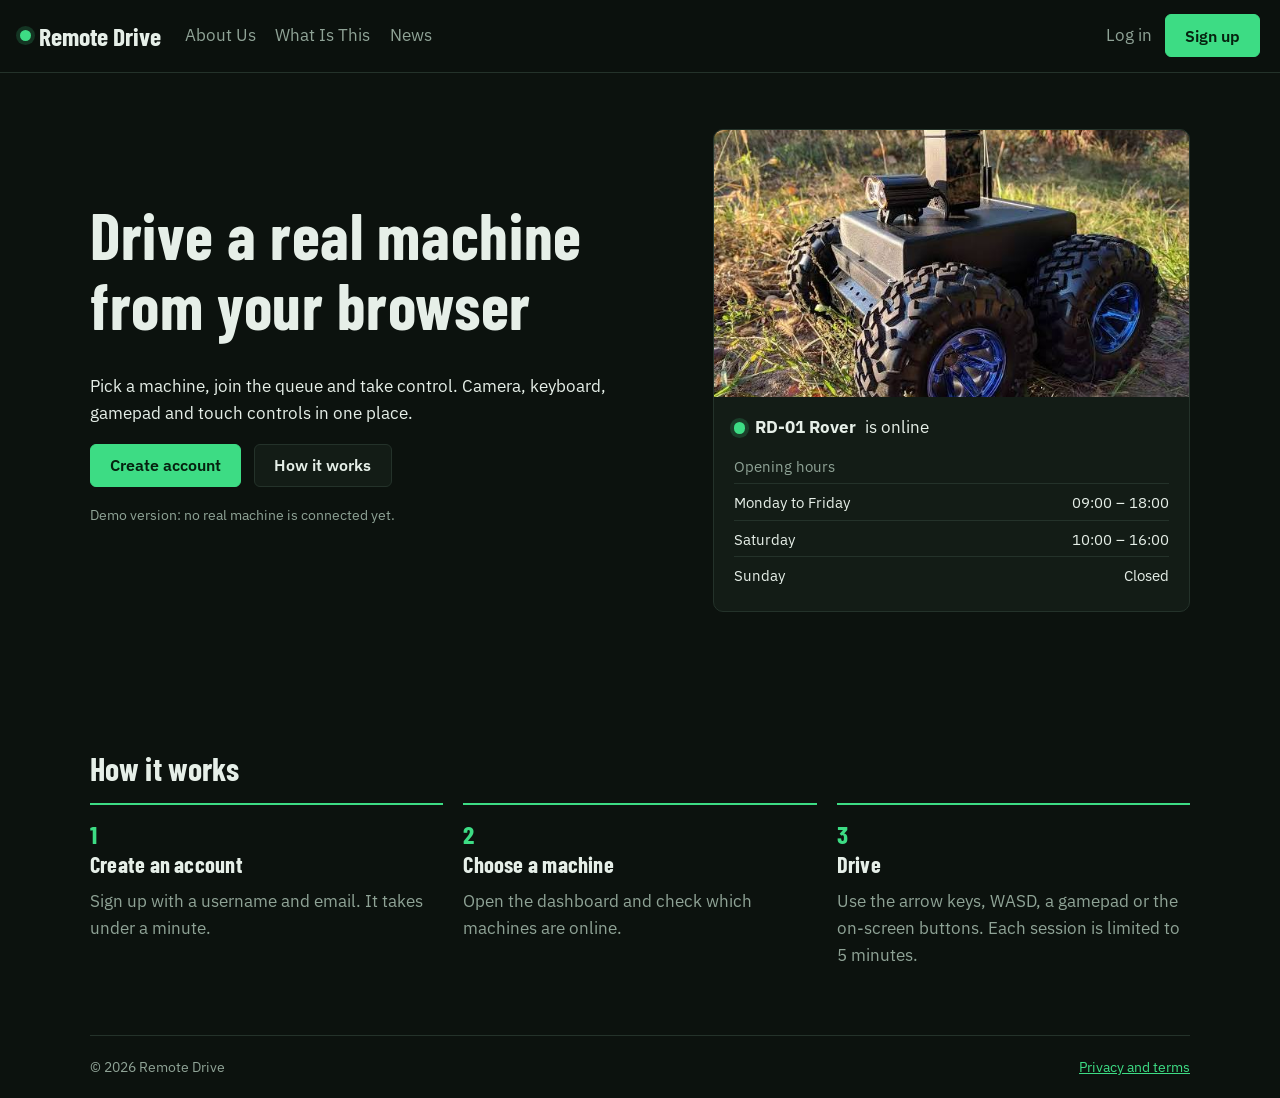
==== index.html @ a9510c02 "Create Remote Drive website" ====
<!DOCTYPE html>
<html lang="en">
<head>
<meta charset="UTF-8">
<meta name="viewport" content="width=device-width, initial-scale=1">
<title>Remote Drive</title>
<meta name="description" content="Drive a real machine from your browser. Demo version.">
<link rel="preconnect" href="https://fonts.googleapis.com">
<link rel="preconnect" href="https://fonts.gstatic.com" crossorigin>
<link href="https://fonts.googleapis.com/css2?family=Barlow+Condensed:wght@600;700&family=IBM+Plex+Sans:wght@400;500;600&display=swap" rel="stylesheet">
<link rel="stylesheet" href="styles.css">
<script src="app.js" defer></script>
</head>
<body>

<header class="top">
  <a class="brand" href="#home"><span class="dot"></span>Remote Drive</a>
  <nav class="links" aria-label="Main">
    <a href="#about">About Us</a>
    <a href="#what">What Is This</a>
    <a href="#news">News</a>
  </nav>
  <div class="auth" id="authNav"></div>
</header>

<main>

<!-- HOME -->
<section data-page="home">
  <div class="hero wrap">
    <div class="hero-text">
      <h1>Drive a real machine from your browser</h1>
      <p>Pick a machine, join the queue and take control. Camera, keyboard, gamepad and touch controls in one place.</p>
      <div class="row">
        <a class="btn primary" href="#register">Create account</a>
        <a class="btn" href="#how">How it works</a>
      </div>
      <p class="note">Demo version: no real machine is connected yet.</p>
    </div>
    <div class="panel status">
      <img src="rc-car.jpg" alt="RC car" style="display:block;width:100%;aspect-ratio:16/9;object-fit:cover" onerror="this.style.display='none';this.nextElementSibling.style.display='block'">
      <svg style="display:none" viewBox="0 0 320 170" role="img" aria-label="Four-wheel robot illustration">
        <rect x="0" y="0" width="320" height="170" fill="#0e1611"/>
        <path d="M0 140H320" stroke="#24322a" stroke-width="2"/>
        <rect x="70" y="80" width="180" height="40" rx="8" fill="#1d2b22" stroke="#3ddc84" stroke-width="2"/>
        <rect x="100" y="64" width="90" height="16" rx="4" fill="#16221a" stroke="#3ddc84" stroke-width="2"/>
        <rect x="205" y="56" width="26" height="24" rx="4" fill="#16221a" stroke="#3ddc84" stroke-width="2"/>
        <circle cx="218" cy="68" r="6" fill="#3ddc84"/>
        <circle cx="100" cy="128" r="20" fill="#0c120e" stroke="#8fa396" stroke-width="4"/>
        <circle cx="220" cy="128" r="20" fill="#0c120e" stroke="#8fa396" stroke-width="4"/>
        <circle cx="100" cy="128" r="6" fill="#8fa396"/>
        <circle cx="220" cy="128" r="6" fill="#8fa396"/>
      </svg>
      <div class="status-body">
        <div class="status-line"><span class="dot"></span><strong>RD-01 Rover</strong> is online</div>
        <table class="hours">
          <caption>Opening hours</caption>
          <tr><td>Monday to Friday</td><td>09:00 – 18:00</td></tr>
          <tr><td>Saturday</td><td>10:00 – 16:00</td></tr>
          <tr><td>Sunday</td><td>Closed</td></tr>
        </table>
      </div>
    </div>
  </div>

  <div class="wrap" id="how">
    <h2>How it works</h2>
    <ol class="steps">
      <li><h3>Create an account</h3><p>Sign up with a username and email. It takes under a minute.</p></li>
      <li><h3>Choose a machine</h3><p>Open the dashboard and check which machines are online.</p></li>
      <li><h3>Drive</h3><p>Use the arrow keys, WASD, a gamepad or the on-screen buttons. Each session is limited to 5 minutes.</p></li>
    </ol>
  </div>
</section>

<!-- ABOUT -->
<section data-page="about" class="wrap narrow">
  <h1>About Us</h1>
  <p>Remote Drive is a student project. The aim is to let anyone drive a small robot over the internet, safely and with a clear queue.</p>
  <p>This first version is the website only. The next stage is connecting an ESP32, a camera and a four-wheel robot.</p>
</section>

<!-- WHAT -->
<section data-page="what" class="wrap narrow">
  <h1>What Is This</h1>
  <p>You control a real machine from far away. You see through its camera and send driving commands with your keyboard, a gamepad or your phone.</p>
  <h2>Right now</h2>
  <p>The driving screen is a simulation. Nothing you press controls real hardware.</p>
  <h2>Later</h2>
  <p>A backend server will handle secure login, the queue, live video and the connection to the robot. Safety controls such as an emergency stop and an automatic timeout will be added first.</p>
</section>

<!-- NEWS -->
<section data-page="news" class="wrap narrow">
  <h1>News</h1>
  <article class="item"><time datetime="2026-11-09">9 November 2026</time><h3>Website started</h3><p>The first demo of Remote Drive is online.</p></article>
  <article class="item"><time datetime="2026-11-16">Planned</time><h3>Robot build</h3><p>Four-wheel chassis, ESP32 and camera.</p></article>
</section>

<!-- LOGIN -->
<section data-page="login" class="wrap form-page">
  <h1>Log in</h1>
  <form id="loginForm" novalidate>
    <label>Username or email<input name="uid" autocomplete="username" required></label>
    <label>Password<input name="pw" type="password" autocomplete="current-password" required></label>
    <p class="error" id="loginError" role="alert"></p>
    <button class="btn primary" type="submit">Log in</button>
  </form>
  <p class="note">Demo only: your password is not saved or checked. Never use a real password here.</p>
  <p>No account? <a href="#register">Create one</a></p>
</section>

<!-- REGISTER -->
<section data-page="register" class="wrap form-page">
  <h1>Create account</h1>
  <form id="regForm" novalidate>
    <label>Username<input name="user" autocomplete="username" required></label>
    <label>Email<input name="email" type="email" autocomplete="email" required></label>
    <label>Password<input name="pw" type="password" autocomplete="new-password" required></label>
    <p class="error" id="regError" role="alert"></p>
    <button class="btn primary" type="submit">Create account</button>
  </form>
  <p class="note">Demo only: accounts live in this browser. Your password is not saved. Never use a real password here.</p>
  <p>Have an account? <a href="#login">Log in</a></p>
</section>

<!-- DASHBOARD -->
<section data-page="dashboard" class="wrap">
  <h1 id="welcome">Welcome</h1>
  <h2>Machines</h2>
  <div class="panel machine">
    <div>
      <div class="status-line"><span class="dot"></span><strong>RD-01 Rover</strong> is online</div>
      <dl class="specs">
        <dt>Type</dt><dd>Four-wheel robot</dd>
        <dt>Controller</dt><dd>ESP32 (planned)</dd>
        <dt>Camera</dt><dd>Front, 480p (planned)</dd>
        <dt>Queue</dt><dd>0 waiting</dd>
      </dl>
    </div>
    <a class="btn primary" href="#drive">Drive</a>
  </div>
  <div class="panel machine off">
    <div>
      <div class="status-line"><span class="dot off"></span><strong>RD-02 Crawler</strong> is offline</div>
      <p class="note">Not built yet.</p>
    </div>
    <span class="btn disabled" aria-disabled="true">Unavailable</span>
  </div>
</section>

<!-- DRIVE -->
<section data-page="drive" class="wrap">
  <div class="drive-head">
    <h1>RD-01 Rover</h1>
    <div class="timer" aria-live="off">Time left <strong id="timer">5:00</strong></div>
  </div>
  <p class="banner">Simulation. These controls do not move any real machine.</p>
  <div class="drive-grid">
    <div class="cam">
      <canvas id="cam" width="640" height="400" aria-label="Simulated camera view"></canvas>
      <div class="cam-tag">Camera preview (simulated)</div>
    </div>
    <div class="side">
      <div class="panel">
        <div class="queue" id="queue">You are driving. 0 people waiting.</div>
        <div class="pad" aria-label="Driving controls">
          <button class="k up" data-k="f" aria-label="Forward">▲</button>
          <button class="k left" data-k="l" aria-label="Left">◀</button>
          <button class="k down" data-k="b" aria-label="Backward">▼</button>
          <button class="k right" data-k="r" aria-label="Right">▶</button>
        </div>
        <button class="btn stop" id="estop">Emergency stop</button>
        <p class="note">Keys: arrows or WASD. Space = emergency stop.</p>
        <button class="btn" id="restart" hidden>Start new session</button>
      </div>
    </div>
  </div>
</section>

<!-- PRIVACY -->
<section data-page="privacy" class="wrap narrow">
  <h1>Privacy and terms</h1>
  <p>This demo stores a username and email in your own browser (localStorage). Nothing is sent to a server.</p>
  <p>localStorage is not secure. Do not enter a real password.</p>
  <p>Use this site at your own risk. The driving controls are a simulation.</p>
</section>

</main>

<footer class="foot wrap">
  <span>© 2026 Remote Drive</span>
  <a href="#privacy">Privacy and terms</a>
</footer>

</body>
</html>
---- styles.css ----
:root{
  --bg:#0c120e; --surface:#131c16; --line:#24322a;
  --text:#e6efe8; --muted:#8fa396; --green:#3ddc84; --red:#ff5d5d;
  --head:"Barlow Condensed","Arial Narrow",Arial,sans-serif;
  --body:"IBM Plex Sans",system-ui,"Segoe UI",Arial,sans-serif;
}
*{box-sizing:border-box}
html{scroll-behavior:smooth}
body{margin:0;background:var(--bg);color:var(--text);font:400 17px/1.6 var(--body);min-height:100vh;display:flex;flex-direction:column}
main{flex:1}
a{color:var(--green)}
h1,h2,h3{font-family:var(--head);font-weight:700;line-height:1.1;margin:0 0 .5em;letter-spacing:.01em}
h1{font-size:clamp(2.4rem,6vw,4rem)}
h2{font-size:2rem;margin-top:1.6em}
h3{font-size:1.4rem}
p{margin:0 0 1em;max-width:62ch}
:focus-visible{outline:3px solid var(--green);outline-offset:2px}

.wrap{width:min(1100px,100% - 2.5rem);margin-inline:auto;padding-block:2rem}
.narrow{width:min(720px,100% - 2.5rem)}

/* header */
.top{display:flex;align-items:center;gap:1.5rem;padding:.9rem 1.25rem;border-bottom:1px solid var(--line);position:sticky;top:0;background:rgba(12,18,14,.94);backdrop-filter:blur(6px);z-index:5;flex-wrap:wrap}
.brand{font:700 1.6rem var(--head);color:var(--text);text-decoration:none;display:flex;align-items:center;gap:.5rem}
.links{display:flex;gap:1.2rem;flex:1}
.links a,.auth a{color:var(--muted);text-decoration:none}
.links a:hover,.auth a:hover,.links a.on{color:var(--text)}
.auth{display:flex;gap:.8rem;align-items:center}
.auth .who{color:var(--muted)}

.dot{width:.7rem;height:.7rem;border-radius:50%;background:var(--green);box-shadow:0 0 0 4px rgba(61,220,132,.18);display:inline-block;flex:none}
.dot.off{background:#5b6b60;box-shadow:none}

/* buttons */
.btn{display:inline-block;padding:.65rem 1.2rem;border:1px solid var(--line);border-radius:6px;background:var(--surface);color:var(--text);font:600 1rem var(--body);text-decoration:none;cursor:pointer}
.btn:hover{border-color:var(--green)}
.btn.primary{background:var(--green);color:#06210f;border-color:var(--green)}
.btn.primary:hover{background:#5ff0a0}
.btn.disabled{opacity:.5;cursor:not-allowed}
.btn.stop{background:var(--red);border-color:var(--red);color:#2a0606;width:100%;margin-top:1rem}
.btn.stop.on{background:#2a0606;color:var(--red)}
.row{display:flex;gap:.8rem;flex-wrap:wrap;margin-bottom:1rem}
.note{color:var(--muted);font-size:.9rem}

/* pages */
[data-page]{display:none}
[data-page].show{display:block}

/* hero */
.hero{display:grid;grid-template-columns:1.1fr .9fr;gap:2.5rem;align-items:center;padding-block:3.5rem}
.panel{background:var(--surface);border:1px solid var(--line);border-radius:10px;overflow:hidden}
.status svg{display:block;width:100%;height:auto}
.status-body{padding:1.1rem 1.25rem}
.status-line{display:flex;align-items:center;gap:.6rem;margin-bottom:.8rem}
.hours{width:100%;border-collapse:collapse;font-size:.95rem}
.hours caption{text-align:left;color:var(--muted);padding-bottom:.3rem}
.hours td{padding:.35rem 0;border-top:1px solid var(--line)}
.hours td:last-child{text-align:right}

.steps{list-style:none;counter-reset:s;padding:0;display:grid;grid-template-columns:repeat(3,1fr);gap:1.25rem}
.steps li{counter-increment:s;border-top:2px solid var(--green);padding-top:.8rem}
.steps li::before{content:counter(s);font:700 1.6rem var(--head);color:var(--green)}
.steps p{color:var(--muted)}

.item{border-top:1px solid var(--line);padding-top:1rem;margin-top:1.2rem}
.item time{color:var(--muted);font-size:.9rem}

/* forms */
.form-page{width:min(440px,100% - 2.5rem)}
form{display:grid;gap:1rem;margin-bottom:1rem}
label{display:grid;gap:.35rem;color:var(--muted);font-size:.95rem}
input{padding:.7rem .8rem;border-radius:6px;border:1px solid var(--line);background:var(--bg);color:var(--text);font:inherit}
input:focus{border-color:var(--green);outline:none;box-shadow:0 0 0 3px rgba(61,220,132,.25)}
.error{color:var(--red);min-height:1.2em;margin:0}

/* dashboard */
.machine{display:flex;justify-content:space-between;align-items:center;gap:1rem;padding:1.25rem;margin-bottom:1rem;flex-wrap:wrap}
.machine.off{opacity:.7}
.specs{display:grid;grid-template-columns:auto 1fr;gap:.2rem 1.2rem;margin:0}
.specs dt{color:var(--muted)}
.specs dd{margin:0}

/* drive */
.drive-head{display:flex;justify-content:space-between;align-items:baseline;gap:1rem;flex-wrap:wrap}
.timer{color:var(--muted)}
.timer strong{font:700 2rem var(--head);color:var(--text);margin-left:.4rem}
.banner{background:rgba(61,220,132,.1);border:1px solid var(--green);border-radius:6px;padding:.5rem .8rem;max-width:none}
.drive-grid{display:grid;grid-template-columns:1fr 300px;gap:1.25rem}
.cam{position:relative;border:1px solid var(--line);border-radius:10px;overflow:hidden;background:#000}
.cam canvas{display:block;width:100%;height:auto}
.cam-tag{position:absolute;left:.7rem;top:.7rem;background:rgba(0,0,0,.65);padding:.15rem .6rem;border-radius:4px;font-size:.85rem}
.side .panel{padding:1.25rem}
.queue{padding-bottom:1rem;border-bottom:1px solid var(--line);margin-bottom:1.2rem}
.pad{display:grid;grid-template-columns:repeat(3,76px);grid-template-areas:". up ." "left down right";gap:.5rem;justify-content:center}
.k{height:76px;border-radius:10px;border:1px solid var(--line);background:var(--bg);color:var(--text);font-size:1.6rem;cursor:pointer;touch-action:none;user-select:none;-webkit-user-select:none}
.k.up{grid-area:up}.k.left{grid-area:left}.k.down{grid-area:down}.k.right{grid-area:right}
.k.active{background:var(--green);color:#06210f;border-color:var(--green)}
.k:disabled{opacity:.4}

.foot{display:flex;justify-content:space-between;gap:1rem;border-top:1px solid var(--line);color:var(--muted);font-size:.9rem;padding-block:1.2rem}

@media (max-width:820px){
  .hero,.drive-grid,.steps{grid-template-columns:1fr}
  .hero{padding-block:2rem}
  .links{order:3;flex-basis:100%}
}
@media (prefers-reduced-motion:reduce){html{scroll-behavior:auto}}
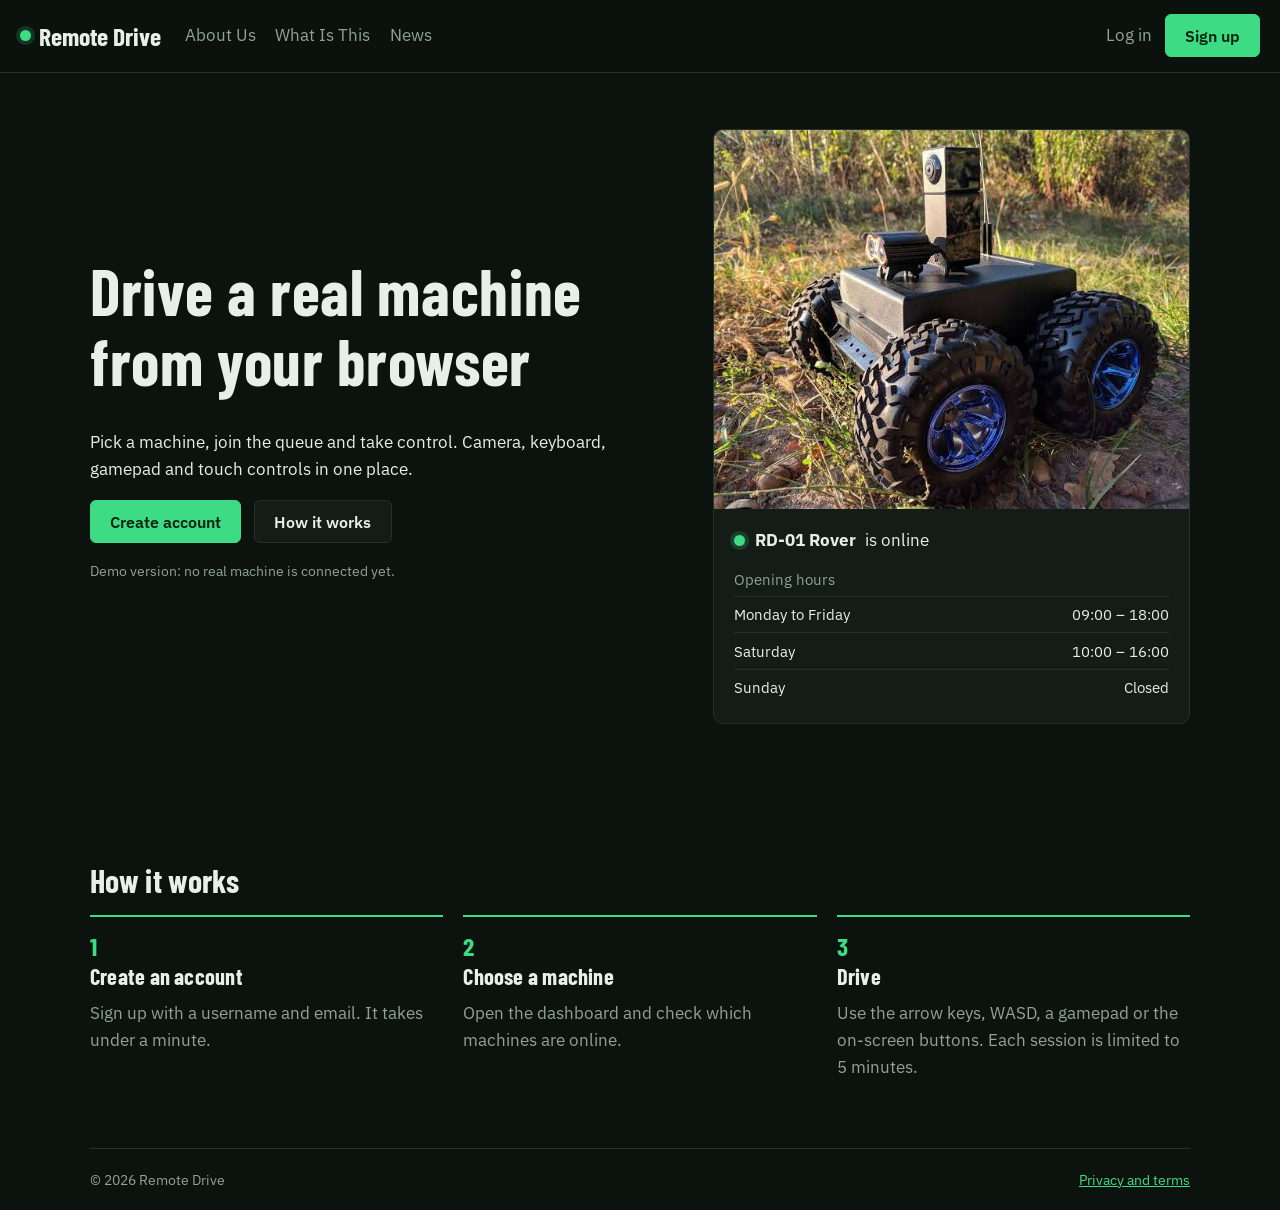
==== commit 2bb9243d: "Create Remote Drive website" ====
--- a/index.html
+++ b/index.html
@@ -38,7 +38,7 @@
       <p class="note">Demo version: no real machine is connected yet.</p>
     </div>
     <div class="panel status">
-      <img src="rc-car.jpg" alt="RC car" style="display:block;width:100%;aspect-ratio:16/9;object-fit:cover" onerror="this.style.display='none';this.nextElementSibling.style.display='block'">
+      <img src="rc-car.jpg" alt="RC car" style="display:block;width:100%;height:auto" onerror="this.style.display='none';this.nextElementSibling.style.display='block'">
       <svg style="display:none" viewBox="0 0 320 170" role="img" aria-label="Four-wheel robot illustration">
         <rect x="0" y="0" width="320" height="170" fill="#0e1611"/>
         <path d="M0 140H320" stroke="#24322a" stroke-width="2"/>
@@ -194,4 +194,4 @@
 </footer>
 
 </body>
-</html>
+</html>
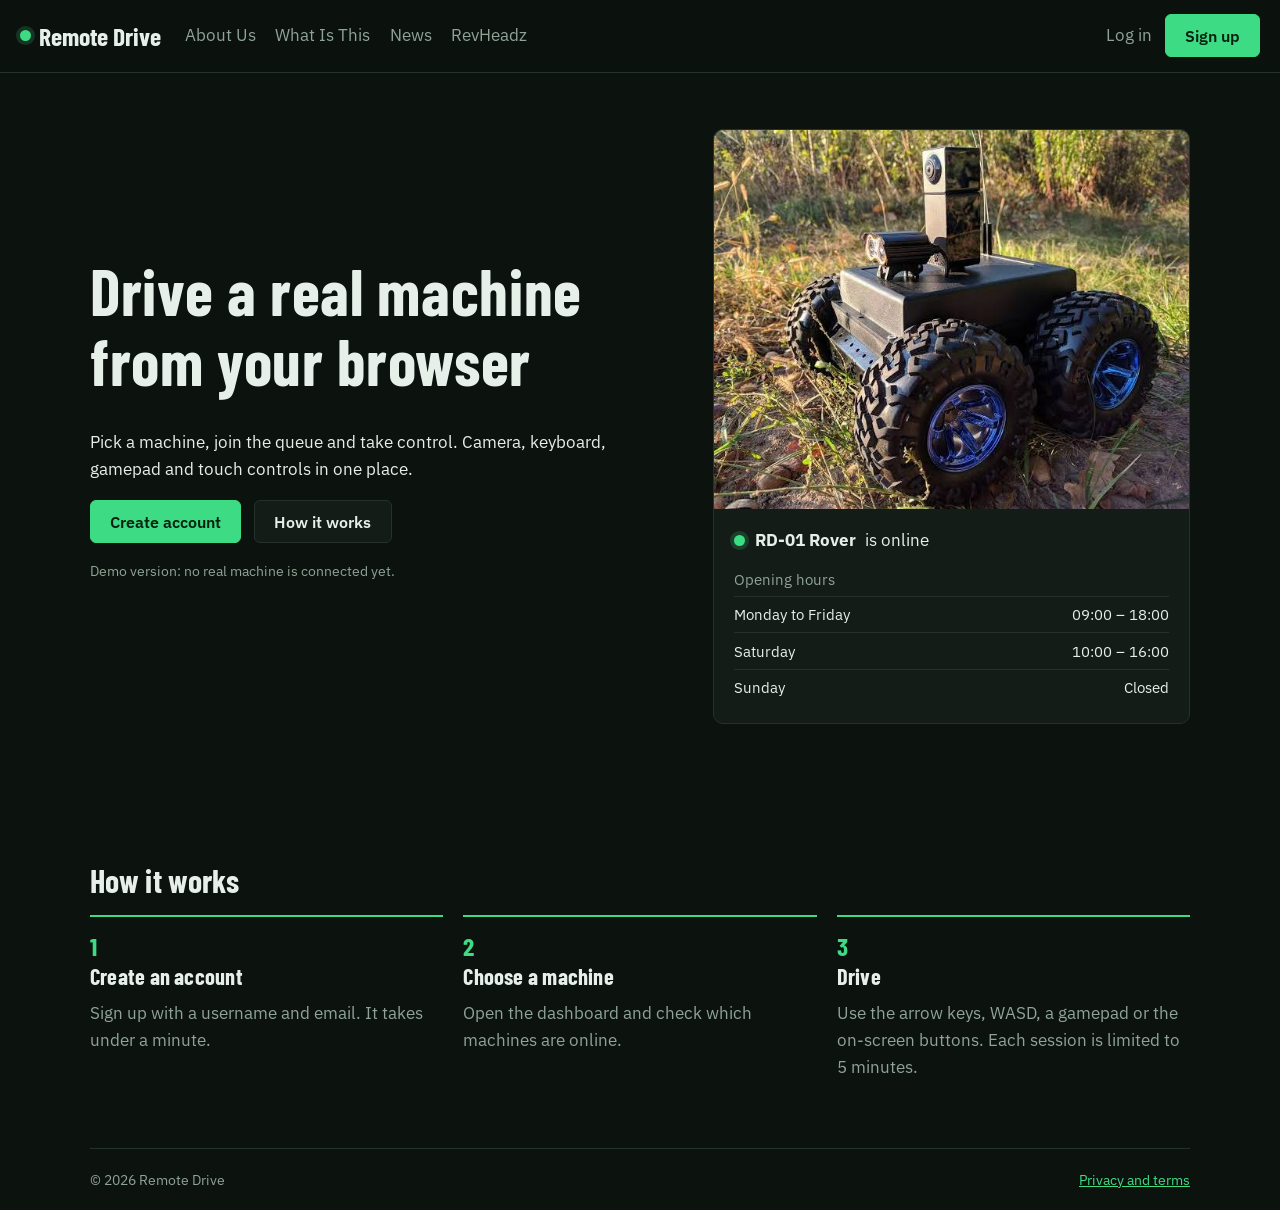
==== commit aeb540bf: "Add RevHeadz remote page" ====
--- a/index.html
+++ b/index.html
@@ -1,4 +1,4 @@
-<!DOCTYPE html>
+﻿<!DOCTYPE html>
 <html lang="en">
 <head>
 <meta charset="UTF-8">
@@ -18,7 +18,7 @@
   <nav class="links" aria-label="Main">
     <a href="#about">About Us</a>
     <a href="#what">What Is This</a>
-    <a href="#news">News</a>
+    <a href="#news">News</a><a href="revheadz.html">RevHeadz</a>
   </nav>
   <div class="auth" id="authNav"></div>
 </header>
@@ -194,4 +194,4 @@
 </footer>
 
 </body>
-</html>+</html>
